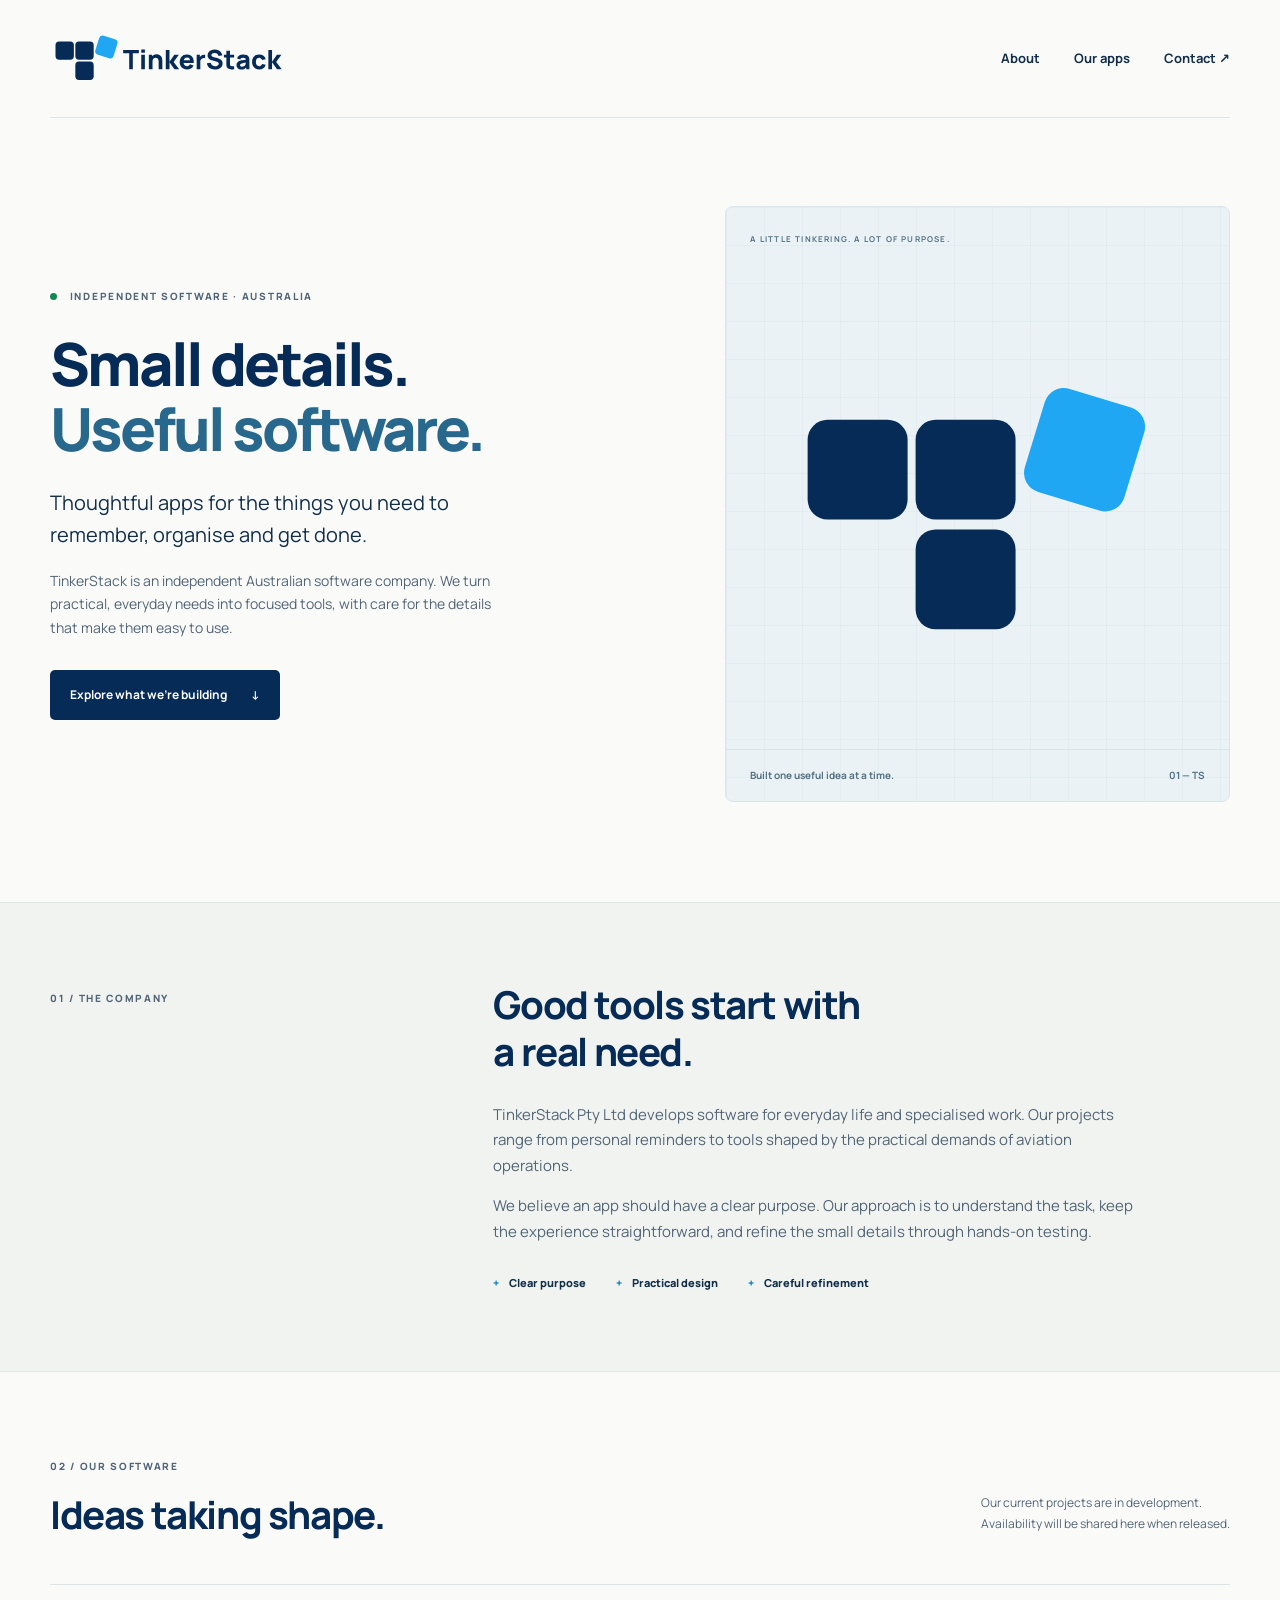
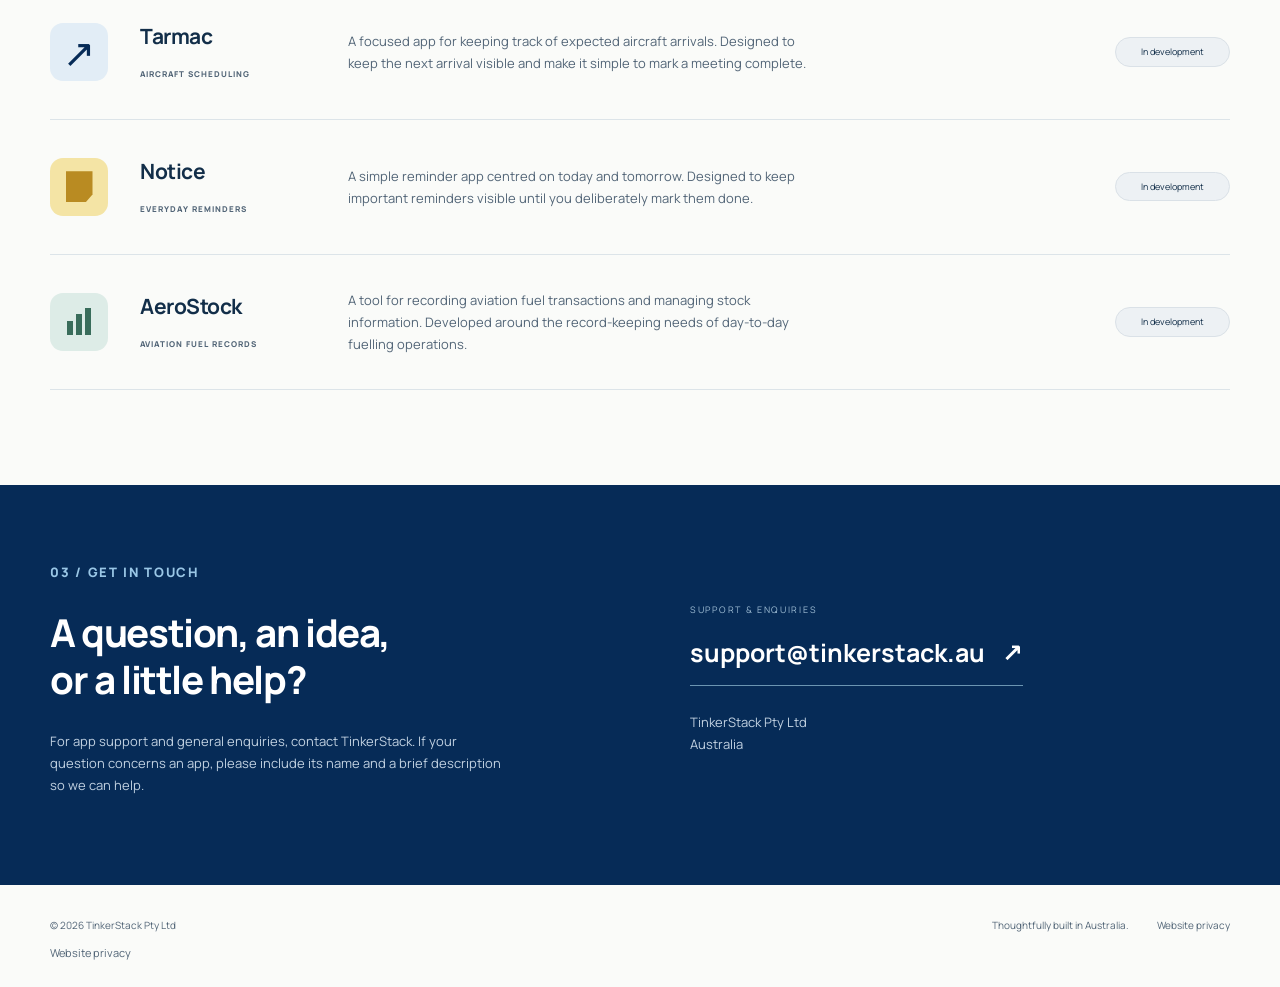
==== index.html @ e72c360f "Add TinkerStack business website and branding" ====
<!doctype html>
<html lang="en-AU">
<head>
  <meta charset="utf-8">
  <meta name="viewport" content="width=device-width, initial-scale=1">
  <title>TinkerStack — Thoughtful software for everyday work</title>
  <meta name="description" content="TinkerStack Pty Ltd is an Australian independent software company developing focused apps for everyday reminders, aircraft scheduling and aviation fuel records.">
  <meta name="theme-color" content="#062B57">
  <link rel="canonical" href="https://tinkerstack.au/">
  <link rel="icon" href="[data-uri]" sizes="any">
  <link rel="icon" href="[data-uri]" type="image/svg+xml">
  <link rel="apple-touch-icon" href="[data-uri]">
  <meta property="og:title" content="TinkerStack — Thoughtful software for everyday work">
  <meta property="og:description" content="Independent Australian software. Focused apps, built around real needs.">
  <meta property="og:type" content="website">
  <meta property="og:url" content="https://tinkerstack.au/">
  <style>@font-face{font-family:Manrope;src:url([data-uri]) format('truetype');font-weight:200 800;font-display:swap}
:root{--navy:#062b57;--blue:#20a7f4;--ink:#122e49;--muted:#526577;--paper:#fafbf9;--line:#dce4e9}
*{box-sizing:border-box}html{scroll-behavior:smooth;scroll-padding-top:24px}body{margin:0;background:var(--paper);color:var(--ink);font-family:Manrope,system-ui,sans-serif;font-size:16px;line-height:1.7}a{color:inherit;text-decoration:none}a:focus-visible,summary:focus-visible{outline:3px solid #0076b9;outline-offset:6px}.wrap{width:min(1180px,calc(100% - 96px));margin-inline:auto}.skip{position:absolute;top:-100px;background:var(--navy);color:white;padding:12px;z-index:5}.skip:focus{top:0}.header{height:118px;display:flex;align-items:center;justify-content:space-between;border-bottom:1px solid var(--line)}.brand{display:block;width:235px}.brand img{display:block;width:100%;height:auto}nav{display:flex;gap:34px;font-size:13px;font-weight:700}nav a:hover,.footer a:hover{text-decoration:underline}.hero{display:grid;grid-template-columns:1.2fr 1fr;gap:70px;align-items:center;padding-block:88px 100px}.eyebrow{font-size:10px;letter-spacing:1.7px;font-weight:800;color:var(--muted);margin:0 0 26px}.dot{display:inline-block;width:7px;height:7px;background:#138856;border-radius:50%;margin-right:9px}h1,h2,h3,p{margin-top:0}h1{font-size:clamp(44px,4.65vw,68px);line-height:1.1;letter-spacing:-3px;font-weight:800;margin-bottom:25px;color:var(--navy)}h1 span{color:#28688d}.intro{font-size:20px;line-height:1.6;max-width:460px;margin-bottom:18px}.hero-detail{font-size:14px;color:var(--muted);max-width:465px;margin-bottom:30px}.button{display:inline-flex;align-items:center;gap:24px;background:var(--navy);color:#fff;padding:15px 20px;border-radius:5px;font-size:12px;font-weight:700}.button:hover{background:#144671}.hero-art{position:relative;background:#eaf2f5;border:1px solid #dae5eb;border-radius:8px;min-width:0;overflow:hidden}.hero-art:before{content:'';position:absolute;inset:0;background-image:linear-gradient(#cbdce540 1px,transparent 1px),linear-gradient(90deg,#cbdce540 1px,transparent 1px);background-size:38px 38px}.hero-art img{position:relative;display:block;width:100%;height:auto;padding:18px 25px 8px}.art-label,.art-footer{position:relative;font-size:8px;letter-spacing:1.2px;padding:25px 24px;color:#547284;font-weight:700}.art-footer{display:flex;justify-content:space-between;border-top:1px solid #d7e4ea;letter-spacing:0;font-size:10px;padding-block:17px}.about{padding:78px 0;background:#f0f3ef;border-block:1px solid #e0e6e0}.section-grid{display:grid;grid-template-columns:1fr 2fr;gap:75px}.section-grid>.eyebrow{padding-top:9px}h2{font-size:clamp(30px,3vw,40px);line-height:1.23;letter-spacing:-1.4px;color:var(--navy);font-weight:750;margin-bottom:26px}.section-grid p:not(.eyebrow){max-width:650px;color:var(--muted);font-size:15px}.principles{display:flex;gap:30px;font-size:11px;font-weight:800;margin-top:30px}.principles span:before{content:'+';color:#0076b9;margin-right:10px}.apps{padding-block:86px 95px}.section-head{display:flex;align-items:end;justify-content:space-between;gap:30px;padding-bottom:20px}.section-head .eyebrow{margin-bottom:16px}.section-head>p{font-size:12px;color:var(--muted);margin-bottom:30px}.app-row{display:grid;grid-template-columns:62px 180px 1fr 115px;align-items:center;gap:28px;padding:34px 0;border-top:1px solid var(--line)}.app-row:last-child{border-bottom:1px solid var(--line)}.app-symbol{width:58px;height:58px;border-radius:13px;display:flex;align-items:center;justify-content:center;font-size:39px}.tarmac{background:#e2edf6;color:var(--navy)}.notice{background:#f4e4a5}.notice span{display:block;width:27px;height:31px;background:#b98b22;clip-path:polygon(0 0,100% 0,100% 75%,75% 100%,0 100%)}.aerostock{background:#ddece7;gap:3px;align-items:end;padding:16px}.aerostock span{display:block;width:6px;height:14px;background:#396d5b}.aerostock span:nth-child(2){height:21px}.aerostock span:nth-child(3){height:27px}.app-name h3{font-size:21px;letter-spacing:-.5px;margin:0 0 3px}.app-name>span{font-size:8px;letter-spacing:1px;color:var(--muted);font-weight:800}.app-row>p{font-size:13px;color:var(--muted);margin:0;max-width:470px}.status{font-size:9px;background:#edf1f4;border:1px solid #dae1e7;padding:6px 9px;border-radius:20px;text-align:center;white-space:nowrap}.contact{background:var(--navy);color:#fff;padding:76px 0}.contact-grid{display:grid;grid-template-columns:1fr 1fr;gap:100px;align-items:center}.contact .eyebrow{color:#9ac7e6}.contact h2{color:white}.contact p{color:#c1d1e1;font-size:13px;max-width:460px}.contact-detail>span{display:block;font-size:9px;letter-spacing:1.7px;color:#a0bed5;margin-bottom:15px}.contact-detail>a{display:inline-block;font-size:clamp(17px,2vw,25px);font-weight:700;border-bottom:1px solid #6b95b2;padding-bottom:10px;margin-bottom:25px;overflow-wrap:anywhere}.contact-detail>a:hover{color:#83d0ff}.contact-detail>a span{margin-left:12px}.footer{display:flex;justify-content:space-between;gap:24px;padding-top:32px;font-size:10px;color:var(--muted)}.footer>div{display:flex;gap:28px}.privacy{padding-bottom:24px;color:var(--muted);font-size:11px}.privacy details{max-width:760px}.privacy summary{cursor:pointer;display:inline-block}.privacy p{margin:14px 0}.privacy:target details{padding:12px;border:1px solid var(--line)}
@media(max-width:1000px){.wrap{width:calc(100% - 56px)}.hero{gap:35px;padding-block:65px}.app-row{grid-template-columns:55px 150px 1fr;gap:20px}.status{grid-column:2;justify-self:start}.contact-grid{gap:45px}.section-grid{gap:35px}h1{letter-spacing:-2px}.principles{gap:18px}}
@media(max-width:680px){.wrap{width:calc(100% - 40px)}.header{height:auto;min-height:100px;flex-wrap:wrap;gap:10px;padding-block:20px}.brand{width:190px}nav{gap:18px;font-size:11px}.hero{grid-template-columns:1fr;padding-block:45px;gap:35px}h1{font-size:46px}.intro{font-size:18px}.hero-art{max-width:430px;width:100%;margin-inline:auto}.hero-art img{padding:0 45px;max-height:330px}.art-label{padding-bottom:0}.section-grid{grid-template-columns:1fr;gap:0}.about,.contact{padding-block:48px}.section-grid>.eyebrow{padding:0}.principles{flex-wrap:wrap;gap:12px 22px}.apps{padding-block:50px}.section-head{display:block}.section-head>p{margin-bottom:14px}.app-row{grid-template-columns:54px 1fr;gap:12px 18px;padding-block:27px}.app-row>p{grid-column:2}.status{grid-column:2}.contact-grid{grid-template-columns:1fr;gap:24px}.contact-detail>a{font-size:22px}.footer{display:block}.footer>div{justify-content:space-between;gap:12px}.privacy{padding-top:16px}}
@media(prefers-reduced-motion:reduce){html{scroll-behavior:auto}}
</style>
</head>
<body>
  <a class="skip" href="#main">Skip to content</a>
  <header class="wrap header">
    <a href="#" class="brand" aria-label="TinkerStack home"><img src="[data-uri]" alt="TinkerStack" width="1280" height="300"></a>
    <nav aria-label="Main navigation"><a href="#about">About</a><a href="#apps">Our apps</a><a href="#contact">Contact <span aria-hidden="true">↗</span></a></nav>
  </header>
  <main id="main">
    <section class="wrap hero" aria-labelledby="headline">
      <div class="hero-copy"><p class="eyebrow"><span class="dot"></span> INDEPENDENT SOFTWARE · AUSTRALIA</p>
        <h1 id="headline">Small details.<br><span>Useful software.</span></h1>
        <p class="intro">Thoughtful apps for the things you need to remember, organise and get done.</p>
        <p class="hero-detail">TinkerStack is an independent Australian software company. We turn practical, everyday needs into focused tools, with care for the details that make them easy to use.</p>
        <a class="button" href="#apps">Explore what we’re building <span aria-hidden="true">↓</span></a>
      </div>
      <div class="hero-art" aria-hidden="true"><div class="art-label">A LITTLE TINKERING. A LOT OF PURPOSE.</div><img src="[data-uri]" alt="" width="512" height="512"><div class="art-footer"><span>Built one useful idea at a time.</span><span>01 — TS</span></div></div>
    </section>
    <section id="about" class="about">
      <div class="wrap section-grid"><p class="eyebrow">01 / THE COMPANY</p><div><h2>Good tools start with<br>a real need.</h2><p>TinkerStack Pty Ltd develops software for everyday life and specialised work. Our projects range from personal reminders to tools shaped by the practical demands of aviation operations.</p><p>We believe an app should have a clear purpose. Our approach is to understand the task, keep the experience straightforward, and refine the small details through hands-on testing.</p><div class="principles"><span>Clear purpose</span><span>Practical design</span><span>Careful refinement</span></div></div></div>
    </section>
    <section id="apps" class="wrap apps">
      <div class="section-head"><div><p class="eyebrow">02 / OUR SOFTWARE</p><h2>Ideas taking shape.</h2></div><p>Our current projects are in development.<br>Availability will be shared here when released.</p></div>
      <article class="app-row"><div class="app-symbol tarmac" aria-hidden="true">↗</div><div class="app-name"><h3>Tarmac</h3><span>AIRCRAFT SCHEDULING</span></div><p>A focused app for keeping track of expected aircraft arrivals. Designed to keep the next arrival visible and make it simple to mark a meeting complete.</p><span class="status">In development</span></article>
      <article class="app-row"><div class="app-symbol notice" aria-hidden="true"><span></span></div><div class="app-name"><h3>Notice</h3><span>EVERYDAY REMINDERS</span></div><p>A simple reminder app centred on today and tomorrow. Designed to keep important reminders visible until you deliberately mark them done.</p><span class="status">In development</span></article>
      <article class="app-row"><div class="app-symbol aerostock" aria-hidden="true"><span></span><span></span><span></span></div><div class="app-name"><h3>AeroStock</h3><span>AVIATION FUEL RECORDS</span></div><p>A tool for recording aviation fuel transactions and managing stock information. Developed around the record-keeping needs of day-to-day fuelling operations.</p><span class="status">In development</span></article>
    </section>
    <section id="contact" class="contact"><div class="wrap contact-grid"><div><p class="eyebrow">03 / GET IN TOUCH</p><h2>A question, an idea,<br>or a little help?</h2><p>For app support and general enquiries, contact TinkerStack. If your question concerns an app, please include its name and a brief description so we can help.</p></div><div class="contact-detail"><span>SUPPORT & ENQUIRIES</span><a href="mailto:support@tinkerstack.au">support@tinkerstack.au <span aria-hidden="true">↗</span></a><p>TinkerStack Pty Ltd<br>Australia</p></div></div></section>
  </main>
  <footer class="wrap footer"><p>© 2026 TinkerStack Pty Ltd</p><div><span>Thoughtfully built in Australia.</span><a href="#privacy">Website privacy</a></div></footer>
  <section id="privacy" class="wrap privacy" aria-labelledby="privacy-title"><details><summary id="privacy-title">Website privacy</summary><p>This website has no advertising trackers, analytics scripts, account registration or contact forms. Fonts and images are served with the website. The hosting provider may process technical request data to operate and protect the service.</p><p>If you email us, we use the information you provide to respond to your enquiry. Please avoid sending passwords or sensitive account information. This notice covers this website; app-specific privacy information will be provided separately when the apps are released.</p></details></section>
</body>
</html>
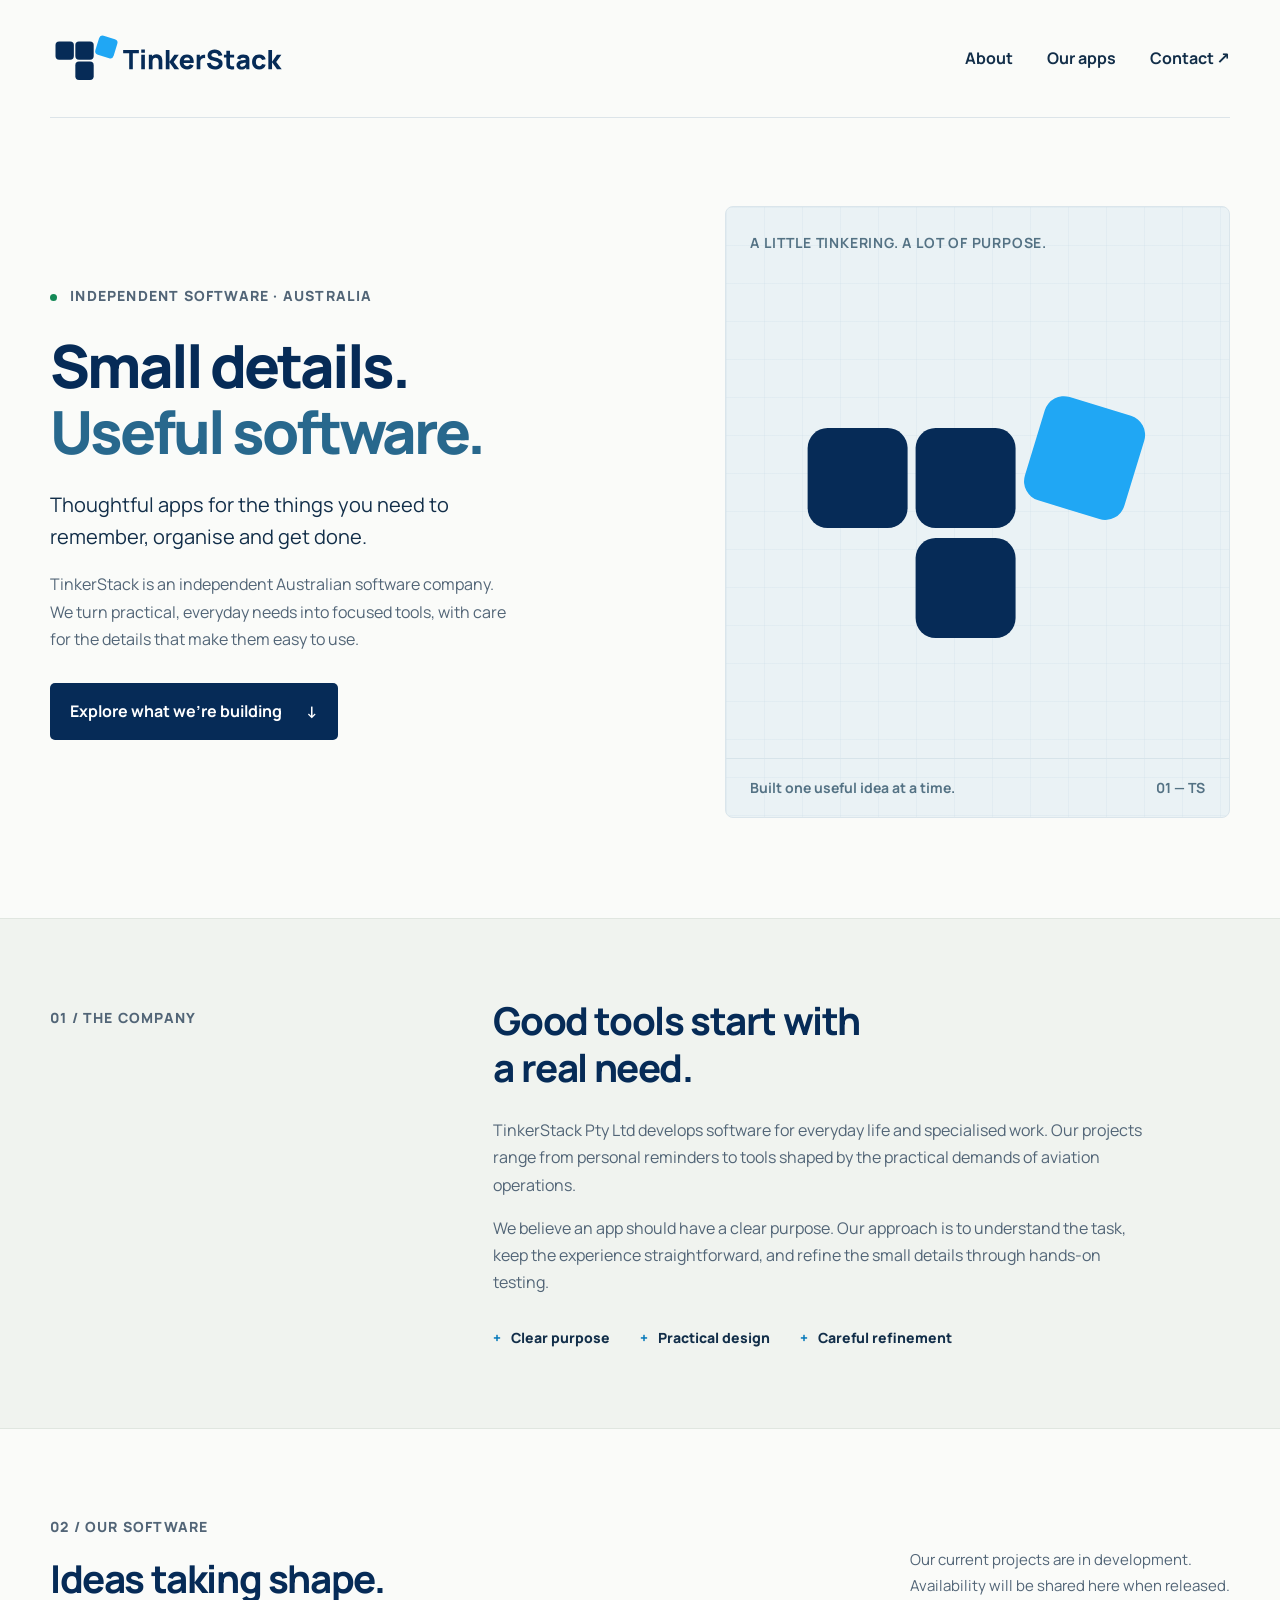
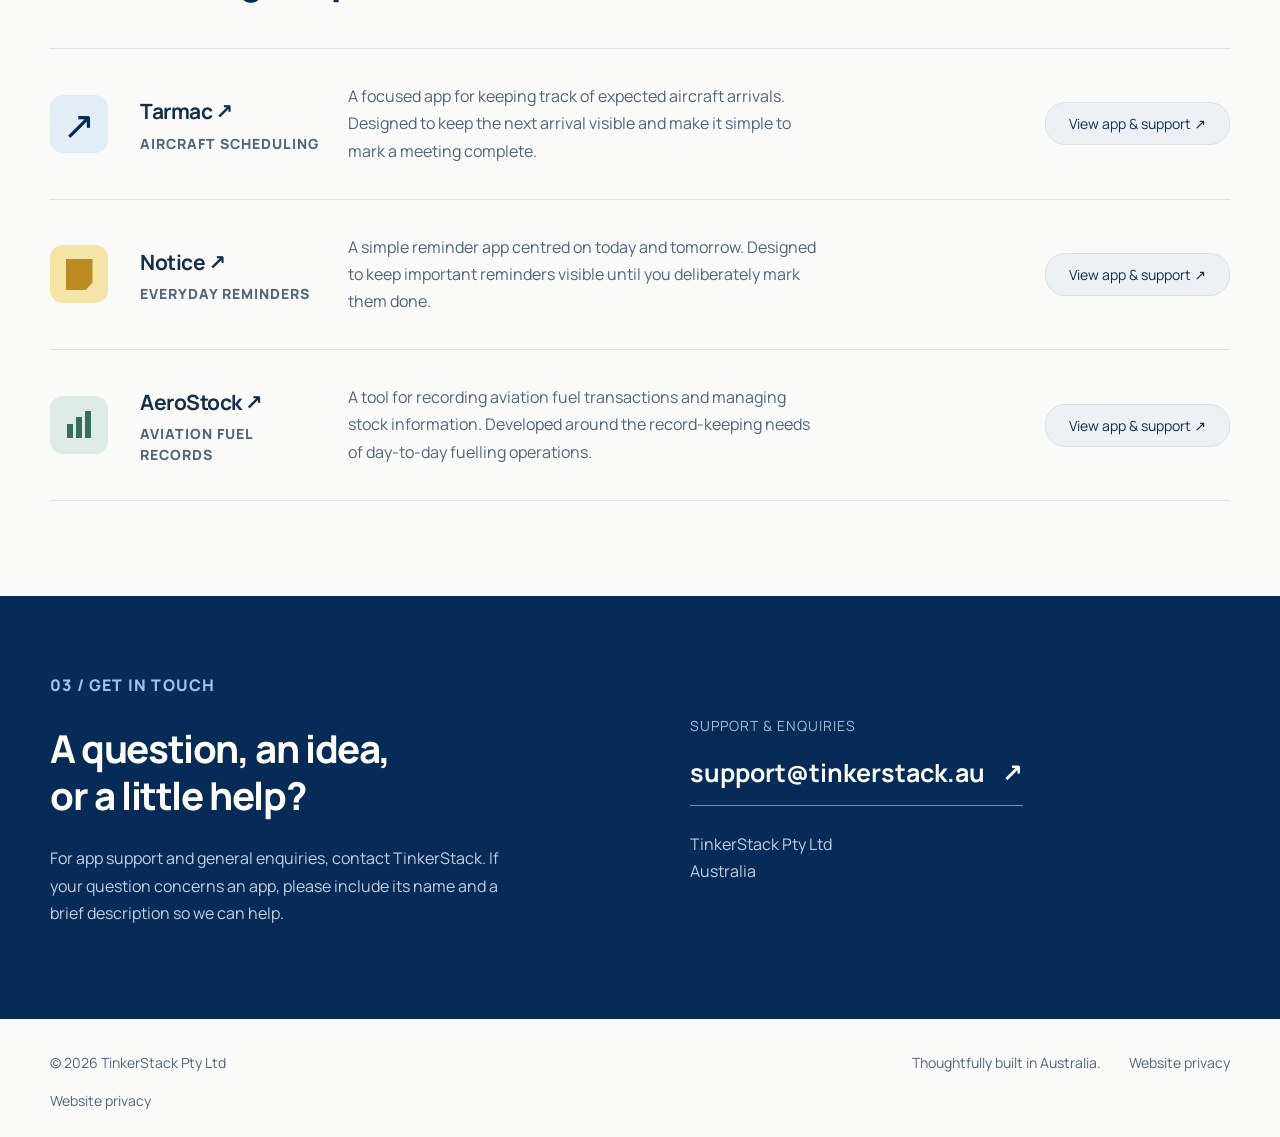
==== commit 7ed9fcfc: "Add files via upload Product pages, Privacy Policy pages and Support pages created for Tarmac, Notic" ====
--- a/index.html
+++ b/index.html
@@ -16,17 +16,30 @@
   <meta property="og:url" content="https://tinkerstack.au/">
   <style>@font-face{font-family:Manrope;src:url([data-uri]) format('truetype');font-weight:200 800;font-display:swap}
 :root{--navy:#062b57;--blue:#20a7f4;--ink:#122e49;--muted:#526577;--paper:#fafbf9;--line:#dce4e9}
-*{box-sizing:border-box}html{scroll-behavior:smooth;scroll-padding-top:24px}body{margin:0;background:var(--paper);color:var(--ink);font-family:Manrope,system-ui,sans-serif;font-size:16px;line-height:1.7}a{color:inherit;text-decoration:none}a:focus-visible,summary:focus-visible{outline:3px solid #0076b9;outline-offset:6px}.wrap{width:min(1180px,calc(100% - 96px));margin-inline:auto}.skip{position:absolute;top:-100px;background:var(--navy);color:white;padding:12px;z-index:5}.skip:focus{top:0}.header{height:118px;display:flex;align-items:center;justify-content:space-between;border-bottom:1px solid var(--line)}.brand{display:block;width:235px}.brand img{display:block;width:100%;height:auto}nav{display:flex;gap:34px;font-size:13px;font-weight:700}nav a:hover,.footer a:hover{text-decoration:underline}.hero{display:grid;grid-template-columns:1.2fr 1fr;gap:70px;align-items:center;padding-block:88px 100px}.eyebrow{font-size:10px;letter-spacing:1.7px;font-weight:800;color:var(--muted);margin:0 0 26px}.dot{display:inline-block;width:7px;height:7px;background:#138856;border-radius:50%;margin-right:9px}h1,h2,h3,p{margin-top:0}h1{font-size:clamp(44px,4.65vw,68px);line-height:1.1;letter-spacing:-3px;font-weight:800;margin-bottom:25px;color:var(--navy)}h1 span{color:#28688d}.intro{font-size:20px;line-height:1.6;max-width:460px;margin-bottom:18px}.hero-detail{font-size:14px;color:var(--muted);max-width:465px;margin-bottom:30px}.button{display:inline-flex;align-items:center;gap:24px;background:var(--navy);color:#fff;padding:15px 20px;border-radius:5px;font-size:12px;font-weight:700}.button:hover{background:#144671}.hero-art{position:relative;background:#eaf2f5;border:1px solid #dae5eb;border-radius:8px;min-width:0;overflow:hidden}.hero-art:before{content:'';position:absolute;inset:0;background-image:linear-gradient(#cbdce540 1px,transparent 1px),linear-gradient(90deg,#cbdce540 1px,transparent 1px);background-size:38px 38px}.hero-art img{position:relative;display:block;width:100%;height:auto;padding:18px 25px 8px}.art-label,.art-footer{position:relative;font-size:8px;letter-spacing:1.2px;padding:25px 24px;color:#547284;font-weight:700}.art-footer{display:flex;justify-content:space-between;border-top:1px solid #d7e4ea;letter-spacing:0;font-size:10px;padding-block:17px}.about{padding:78px 0;background:#f0f3ef;border-block:1px solid #e0e6e0}.section-grid{display:grid;grid-template-columns:1fr 2fr;gap:75px}.section-grid>.eyebrow{padding-top:9px}h2{font-size:clamp(30px,3vw,40px);line-height:1.23;letter-spacing:-1.4px;color:var(--navy);font-weight:750;margin-bottom:26px}.section-grid p:not(.eyebrow){max-width:650px;color:var(--muted);font-size:15px}.principles{display:flex;gap:30px;font-size:11px;font-weight:800;margin-top:30px}.principles span:before{content:'+';color:#0076b9;margin-right:10px}.apps{padding-block:86px 95px}.section-head{display:flex;align-items:end;justify-content:space-between;gap:30px;padding-bottom:20px}.section-head .eyebrow{margin-bottom:16px}.section-head>p{font-size:12px;color:var(--muted);margin-bottom:30px}.app-row{display:grid;grid-template-columns:62px 180px 1fr 115px;align-items:center;gap:28px;padding:34px 0;border-top:1px solid var(--line)}.app-row:last-child{border-bottom:1px solid var(--line)}.app-symbol{width:58px;height:58px;border-radius:13px;display:flex;align-items:center;justify-content:center;font-size:39px}.tarmac{background:#e2edf6;color:var(--navy)}.notice{background:#f4e4a5}.notice span{display:block;width:27px;height:31px;background:#b98b22;clip-path:polygon(0 0,100% 0,100% 75%,75% 100%,0 100%)}.aerostock{background:#ddece7;gap:3px;align-items:end;padding:16px}.aerostock span{display:block;width:6px;height:14px;background:#396d5b}.aerostock span:nth-child(2){height:21px}.aerostock span:nth-child(3){height:27px}.app-name h3{font-size:21px;letter-spacing:-.5px;margin:0 0 3px}.app-name>span{font-size:8px;letter-spacing:1px;color:var(--muted);font-weight:800}.app-row>p{font-size:13px;color:var(--muted);margin:0;max-width:470px}.status{font-size:9px;background:#edf1f4;border:1px solid #dae1e7;padding:6px 9px;border-radius:20px;text-align:center;white-space:nowrap}.contact{background:var(--navy);color:#fff;padding:76px 0}.contact-grid{display:grid;grid-template-columns:1fr 1fr;gap:100px;align-items:center}.contact .eyebrow{color:#9ac7e6}.contact h2{color:white}.contact p{color:#c1d1e1;font-size:13px;max-width:460px}.contact-detail>span{display:block;font-size:9px;letter-spacing:1.7px;color:#a0bed5;margin-bottom:15px}.contact-detail>a{display:inline-block;font-size:clamp(17px,2vw,25px);font-weight:700;border-bottom:1px solid #6b95b2;padding-bottom:10px;margin-bottom:25px;overflow-wrap:anywhere}.contact-detail>a:hover{color:#83d0ff}.contact-detail>a span{margin-left:12px}.footer{display:flex;justify-content:space-between;gap:24px;padding-top:32px;font-size:10px;color:var(--muted)}.footer>div{display:flex;gap:28px}.privacy{padding-bottom:24px;color:var(--muted);font-size:11px}.privacy details{max-width:760px}.privacy summary{cursor:pointer;display:inline-block}.privacy p{margin:14px 0}.privacy:target details{padding:12px;border:1px solid var(--line)}
+*{box-sizing:border-box}html{scroll-behavior:smooth;scroll-padding-top:24px}body{margin:0;background:var(--paper);color:var(--ink);font-family:Manrope,system-ui,sans-serif;font-size:16px;line-height:1.7}a{color:inherit;text-decoration:none}a:focus-visible,summary:focus-visible{outline:3px solid #0076b9;outline-offset:6px}.wrap{width:min(1180px,calc(100% - 96px));margin-inline:auto}.skip{position:absolute;top:-100px;background:var(--navy);color:white;padding:12px;z-index:5}.skip:focus{top:0}.header{height:118px;display:flex;align-items:center;justify-content:space-between;border-bottom:1px solid var(--line)}.brand{display:block;width:235px}.brand img{display:block;width:100%;height:auto}nav{display:flex;gap:34px;font-size:16px;font-weight:700}nav a:hover,.footer a:hover{text-decoration:underline}.hero{display:grid;grid-template-columns:1.2fr 1fr;gap:70px;align-items:center;padding-block:88px 100px}.eyebrow{font-size:14px;letter-spacing:1.7px;font-weight:800;color:var(--muted);margin:0 0 26px}.dot{display:inline-block;width:7px;height:7px;background:#138856;border-radius:50%;margin-right:9px}h1,h2,h3,p{margin-top:0}h1{font-size:clamp(44px,4.65vw,68px);line-height:1.1;letter-spacing:-3px;font-weight:800;margin-bottom:25px;color:var(--navy)}h1 span{color:#28688d}.intro{font-size:20px;line-height:1.6;max-width:460px;margin-bottom:18px}.hero-detail{font-size:16px;color:var(--muted);max-width:465px;margin-bottom:30px}.button{display:inline-flex;align-items:center;gap:24px;background:var(--navy);color:#fff;padding:15px 20px;border-radius:5px;font-size:15px;font-weight:700}.button:hover{background:#144671}.hero-art{position:relative;background:#eaf2f5;border:1px solid #dae5eb;border-radius:8px;min-width:0;overflow:hidden}.hero-art:before{content:'';position:absolute;inset:0;background-image:linear-gradient(#cbdce540 1px,transparent 1px),linear-gradient(90deg,#cbdce540 1px,transparent 1px);background-size:38px 38px}.hero-art img{position:relative;display:block;width:100%;height:auto;padding:18px 25px 8px}.art-label,.art-footer{position:relative;font-size:14px;letter-spacing:1.2px;padding:25px 24px;color:#547284;font-weight:700}.art-footer{display:flex;justify-content:space-between;border-top:1px solid #d7e4ea;letter-spacing:0;font-size:14px;padding-block:17px}.about{padding:78px 0;background:#f0f3ef;border-block:1px solid #e0e6e0}.section-grid{display:grid;grid-template-columns:1fr 2fr;gap:75px}.section-grid>.eyebrow{padding-top:9px}h2{font-size:clamp(30px,3vw,40px);line-height:1.23;letter-spacing:-1.4px;color:var(--navy);font-weight:750;margin-bottom:26px}.section-grid p:not(.eyebrow){max-width:650px;color:var(--muted);font-size:16px}.principles{display:flex;gap:30px;font-size:14px;font-weight:800;margin-top:30px}.principles span:before{content:'+';color:#0076b9;margin-right:10px}.apps{padding-block:86px 95px}.section-head{display:flex;align-items:end;justify-content:space-between;gap:30px;padding-bottom:20px}.section-head .eyebrow{margin-bottom:16px}.section-head>p{font-size:15px;color:var(--muted);margin-bottom:30px}.app-row{display:grid;grid-template-columns:62px 180px minmax(0,1fr) 185px;align-items:center;gap:28px;padding:34px 0;border-top:1px solid var(--line)}.app-row:last-child{border-bottom:1px solid var(--line)}.app-symbol{width:58px;height:58px;border-radius:13px;display:flex;align-items:center;justify-content:center;font-size:39px}.tarmac{background:#e2edf6;color:var(--navy)}.notice{background:#f4e4a5}.notice span{display:block;width:27px;height:31px;background:#b98b22;clip-path:polygon(0 0,100% 0,100% 75%,75% 100%,0 100%)}.aerostock{background:#ddece7;gap:3px;align-items:end;padding:16px}.aerostock span{display:block;width:6px;height:14px;background:#396d5b}.aerostock span:nth-child(2){height:21px}.aerostock span:nth-child(3){height:27px}.app-name h3{font-size:21px;letter-spacing:-.5px;margin:0 0 3px}.app-name>span{font-size:14px;letter-spacing:1px;color:var(--muted);font-weight:800}.app-row>p{font-size:16px;color:var(--muted);margin:0;max-width:470px}.status{font-size:14px;background:#edf1f4;border:1px solid #dae1e7;padding:6px 9px;border-radius:20px;text-align:center;white-space:nowrap}.contact{background:var(--navy);color:#fff;padding:76px 0}.contact-grid{display:grid;grid-template-columns:1fr 1fr;gap:100px;align-items:center}.contact .eyebrow{color:#9ac7e6}.contact h2{color:white}.contact p{color:#c1d1e1;font-size:16px;max-width:460px}.contact-detail>span{display:block;font-size:14px;letter-spacing:1.7px;color:#a0bed5;margin-bottom:15px}.contact-detail>a{display:inline-block;font-size:clamp(17px,2vw,25px);font-weight:700;border-bottom:1px solid #6b95b2;padding-bottom:10px;margin-bottom:25px;overflow-wrap:anywhere}.contact-detail>a:hover{color:#83d0ff}.contact-detail>a span{margin-left:12px}.footer{display:flex;justify-content:space-between;gap:24px;padding-top:32px;font-size:14px;color:var(--muted)}.footer>div{display:flex;gap:28px}.privacy{padding-bottom:24px;color:var(--muted);font-size:14px}.privacy details{max-width:760px}.privacy summary{cursor:pointer;display:inline-block}.privacy p{margin:14px 0}.privacy:target details{padding:12px;border:1px solid var(--line)}
 @media(max-width:1000px){.wrap{width:calc(100% - 56px)}.hero{gap:35px;padding-block:65px}.app-row{grid-template-columns:55px 150px 1fr;gap:20px}.status{grid-column:2;justify-self:start}.contact-grid{gap:45px}.section-grid{gap:35px}h1{letter-spacing:-2px}.principles{gap:18px}}
-@media(max-width:680px){.wrap{width:calc(100% - 40px)}.header{height:auto;min-height:100px;flex-wrap:wrap;gap:10px;padding-block:20px}.brand{width:190px}nav{gap:18px;font-size:11px}.hero{grid-template-columns:1fr;padding-block:45px;gap:35px}h1{font-size:46px}.intro{font-size:18px}.hero-art{max-width:430px;width:100%;margin-inline:auto}.hero-art img{padding:0 45px;max-height:330px}.art-label{padding-bottom:0}.section-grid{grid-template-columns:1fr;gap:0}.about,.contact{padding-block:48px}.section-grid>.eyebrow{padding:0}.principles{flex-wrap:wrap;gap:12px 22px}.apps{padding-block:50px}.section-head{display:block}.section-head>p{margin-bottom:14px}.app-row{grid-template-columns:54px 1fr;gap:12px 18px;padding-block:27px}.app-row>p{grid-column:2}.status{grid-column:2}.contact-grid{grid-template-columns:1fr;gap:24px}.contact-detail>a{font-size:22px}.footer{display:block}.footer>div{justify-content:space-between;gap:12px}.privacy{padding-top:16px}}
+@media(max-width:680px){.wrap{width:calc(100% - 40px)}.header{height:auto;min-height:100px;flex-wrap:wrap;gap:10px;padding-block:20px}.brand{width:190px}nav{gap:18px;font-size:14px}.hero{grid-template-columns:1fr;padding-block:45px;gap:35px}h1{font-size:46px}.intro{font-size:18px}.hero-art{max-width:430px;width:100%;margin-inline:auto}.hero-art img{padding:0 45px;max-height:330px}.art-label{padding-bottom:0}.section-grid{grid-template-columns:1fr;gap:0}.about,.contact{padding-block:48px}.section-grid>.eyebrow{padding:0}.principles{flex-wrap:wrap;gap:12px 22px}.apps{padding-block:50px}.section-head{display:block}.section-head>p{margin-bottom:14px}.app-row{grid-template-columns:54px 1fr;gap:12px 18px;padding-block:27px}.app-row>p{grid-column:2}.status{grid-column:2}.contact-grid{grid-template-columns:1fr;gap:24px}.contact-detail>a{font-size:22px}.footer{display:block}.footer>div{justify-content:space-between;gap:12px}.privacy{padding-top:16px}}
 @media(prefers-reduced-motion:reduce){html{scroll-behavior:auto}}
+
+/* Readability revision — 25 November 2026 */
+nav{flex-wrap:wrap;row-gap:12px}
+.button{font-size:16px;min-height:48px}
+.status{font-size:14px;white-space:normal;line-height:1.5;padding:10px 12px}
+.eyebrow{font-size:14px;letter-spacing:1.2px}
+.art-label{line-height:1.6;letter-spacing:.8px}
+.art-footer{flex-wrap:wrap;gap:8px 20px}
+.app-name>span{display:block;line-height:1.5}
+.footer{flex-wrap:wrap;font-size:14px;line-height:1.7}
+.footer>div{flex-wrap:wrap;row-gap:12px}
+.contact-detail>span{font-size:14px;letter-spacing:1px}
+@media(max-width:680px){nav{font-size:14px}.footer>div{justify-content:flex-start}.art-label{padding-inline:18px}}
 </style>
 </head>
 <body>
   <a class="skip" href="#main">Skip to content</a>
   <header class="wrap header">
     <a href="#" class="brand" aria-label="TinkerStack home"><img src="[data-uri]" alt="TinkerStack" width="1280" height="300"></a>
-    <nav aria-label="Main navigation"><a href="#about">About</a><a href="#apps">Our apps</a><a href="#contact">Contact <span aria-hidden="true">↗</span></a></nav>
+    <nav aria-label="Main navigation"><a href="#about">About</a><a href="#apps">Our apps</a><a href="/contact/">Contact <span aria-hidden="true">↗</span></a></nav>
   </header>
   <main id="main">
     <section class="wrap hero" aria-labelledby="headline">
@@ -43,13 +56,13 @@
     </section>
     <section id="apps" class="wrap apps">
       <div class="section-head"><div><p class="eyebrow">02 / OUR SOFTWARE</p><h2>Ideas taking shape.</h2></div><p>Our current projects are in development.<br>Availability will be shared here when released.</p></div>
-      <article class="app-row"><div class="app-symbol tarmac" aria-hidden="true">↗</div><div class="app-name"><h3>Tarmac</h3><span>AIRCRAFT SCHEDULING</span></div><p>A focused app for keeping track of expected aircraft arrivals. Designed to keep the next arrival visible and make it simple to mark a meeting complete.</p><span class="status">In development</span></article>
-      <article class="app-row"><div class="app-symbol notice" aria-hidden="true"><span></span></div><div class="app-name"><h3>Notice</h3><span>EVERYDAY REMINDERS</span></div><p>A simple reminder app centred on today and tomorrow. Designed to keep important reminders visible until you deliberately mark them done.</p><span class="status">In development</span></article>
-      <article class="app-row"><div class="app-symbol aerostock" aria-hidden="true"><span></span><span></span><span></span></div><div class="app-name"><h3>AeroStock</h3><span>AVIATION FUEL RECORDS</span></div><p>A tool for recording aviation fuel transactions and managing stock information. Developed around the record-keeping needs of day-to-day fuelling operations.</p><span class="status">In development</span></article>
+      <article class="app-row"><div class="app-symbol tarmac" aria-hidden="true">↗</div><div class="app-name"><h3><a href="/tarmac/">Tarmac ↗</a></h3><span>AIRCRAFT SCHEDULING</span></div><p>A focused app for keeping track of expected aircraft arrivals. Designed to keep the next arrival visible and make it simple to mark a meeting complete.</p><a class="status" href="/tarmac/">View app &amp; support ↗</a></article>
+      <article class="app-row"><div class="app-symbol notice" aria-hidden="true"><span></span></div><div class="app-name"><h3><a href="/notice/">Notice ↗</a></h3><span>EVERYDAY REMINDERS</span></div><p>A simple reminder app centred on today and tomorrow. Designed to keep important reminders visible until you deliberately mark them done.</p><a class="status" href="/notice/">View app &amp; support ↗</a></article>
+      <article class="app-row"><div class="app-symbol aerostock" aria-hidden="true"><span></span><span></span><span></span></div><div class="app-name"><h3><a href="/aerostock/">AeroStock ↗</a></h3><span>AVIATION FUEL RECORDS</span></div><p>A tool for recording aviation fuel transactions and managing stock information. Developed around the record-keeping needs of day-to-day fuelling operations.</p><a class="status" href="/aerostock/">View app &amp; support ↗</a></article>
     </section>
     <section id="contact" class="contact"><div class="wrap contact-grid"><div><p class="eyebrow">03 / GET IN TOUCH</p><h2>A question, an idea,<br>or a little help?</h2><p>For app support and general enquiries, contact TinkerStack. If your question concerns an app, please include its name and a brief description so we can help.</p></div><div class="contact-detail"><span>SUPPORT & ENQUIRIES</span><a href="mailto:support@tinkerstack.au">support@tinkerstack.au <span aria-hidden="true">↗</span></a><p>TinkerStack Pty Ltd<br>Australia</p></div></div></section>
   </main>
-  <footer class="wrap footer"><p>© 2026 TinkerStack Pty Ltd</p><div><span>Thoughtfully built in Australia.</span><a href="#privacy">Website privacy</a></div></footer>
+  <footer class="wrap footer"><p>© 2026 TinkerStack Pty Ltd</p><div><span>Thoughtfully built in Australia.</span><a href="/privacy/">Website privacy</a></div></footer>
   <section id="privacy" class="wrap privacy" aria-labelledby="privacy-title"><details><summary id="privacy-title">Website privacy</summary><p>This website has no advertising trackers, analytics scripts, account registration or contact forms. Fonts and images are served with the website. The hosting provider may process technical request data to operate and protect the service.</p><p>If you email us, we use the information you provide to respond to your enquiry. Please avoid sending passwords or sensitive account information. This notice covers this website; app-specific privacy information will be provided separately when the apps are released.</p></details></section>
 </body>
 </html>
